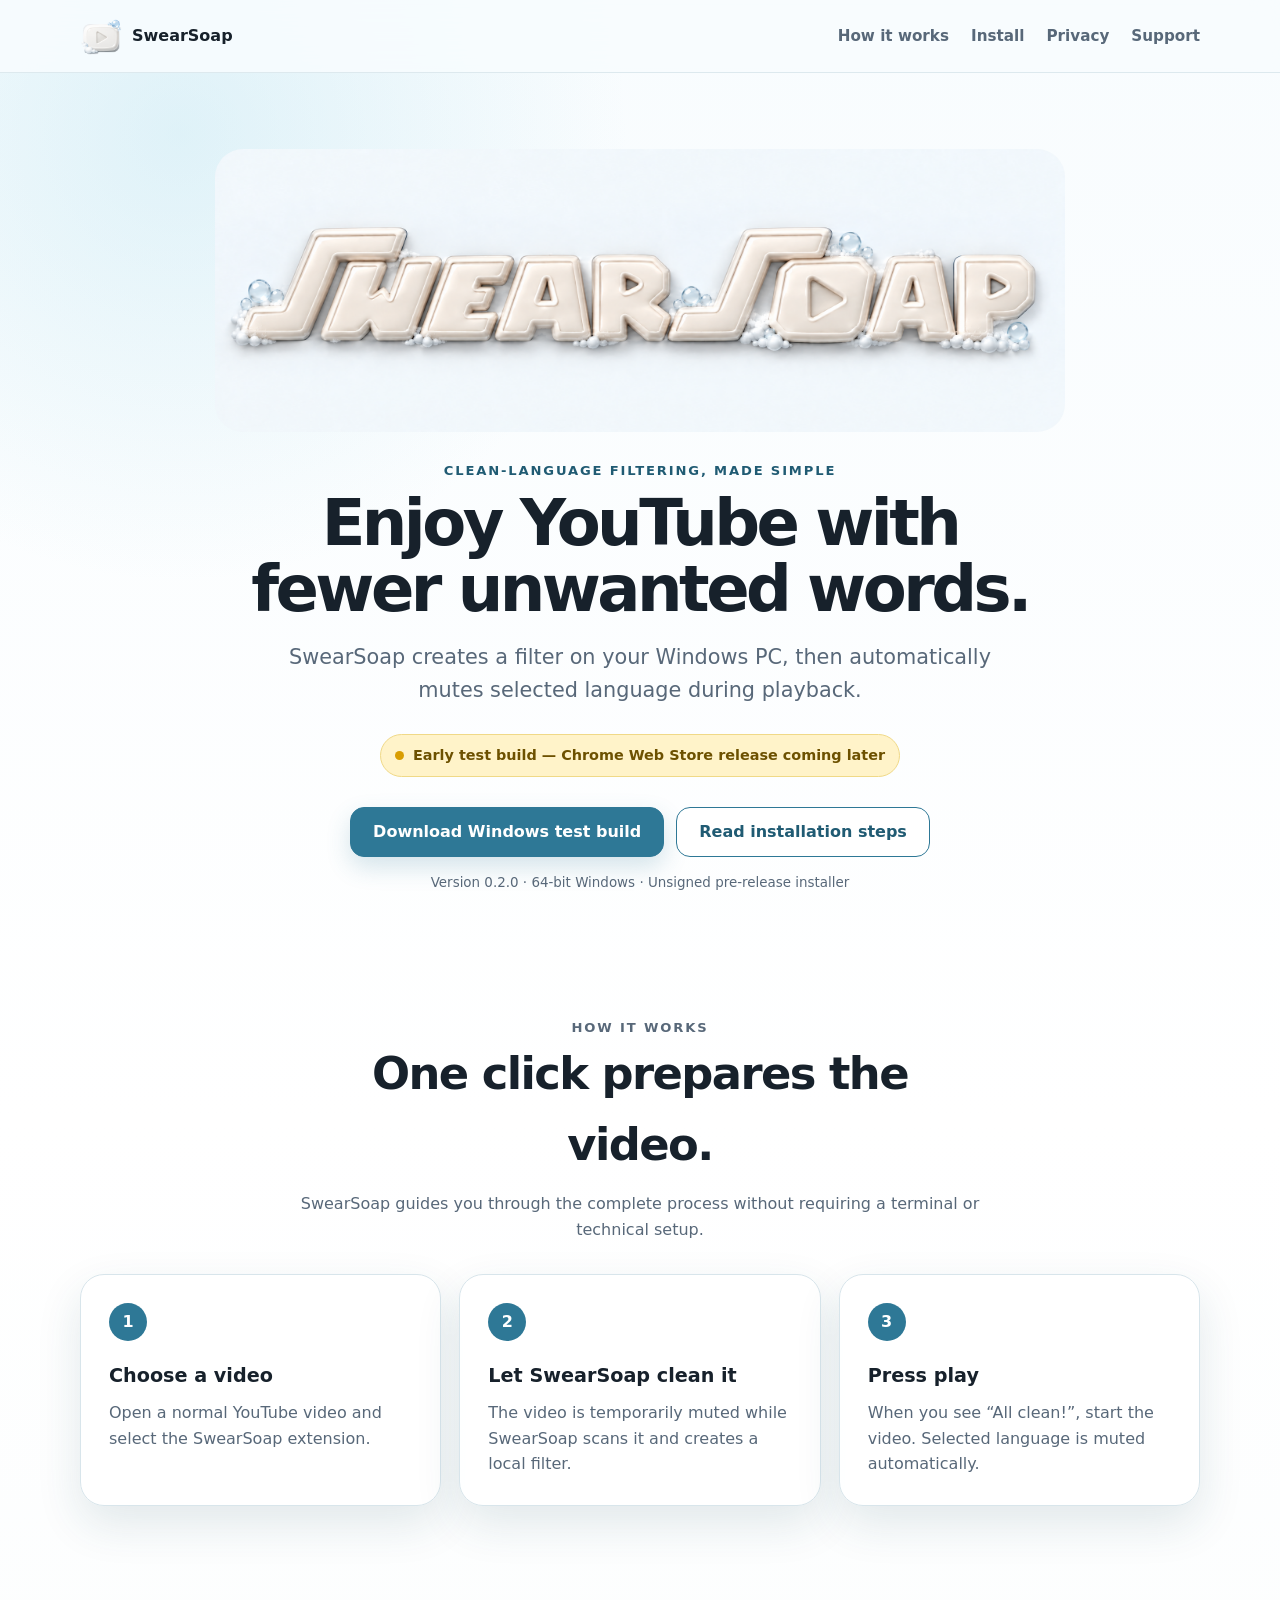
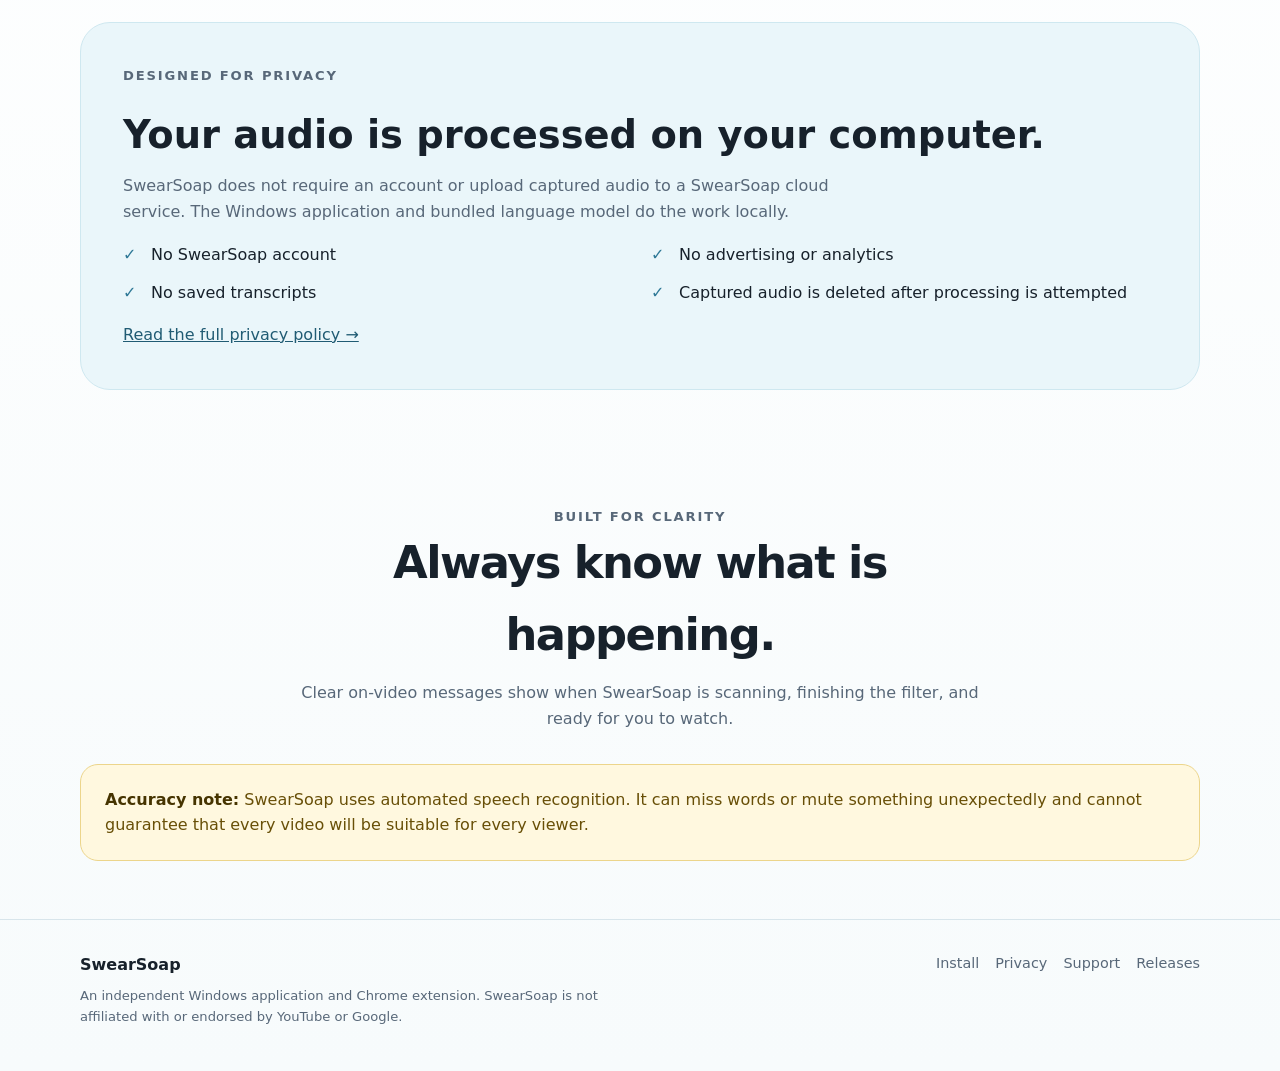
==== index.html @ b0b018e6 "Publish SwearSoap website and privacy pages" ====
<!doctype html>
<html lang="en">
<head>
  <meta charset="utf-8">
  <meta name="viewport" content="width=device-width, initial-scale=1">
  <meta name="description" content="SwearSoap creates local clean-language filters for YouTube videos on Windows.">
  <title>SwearSoap — Clean-language filtering for YouTube</title>
  <link rel="icon" href="soap-icon.png">
  <link rel="stylesheet" href="styles.css">
</head>
<body>
  <header class="site-header">
    <nav class="nav wrap" aria-label="Main navigation">
      <a class="brand" href="index.html"><img src="soap-icon.png" alt=""><span>SwearSoap</span></a>
      <div class="nav-links">
        <a href="#how-it-works">How it works</a>
        <a href="install.html">Install</a>
        <a href="privacy.html">Privacy</a>
        <a href="support.html">Support</a>
      </div>
    </nav>
  </header>

  <main>
    <section class="hero wrap">
      <img class="wordmark" src="SwearSoapText.png" alt="SwearSoap">
      <p class="eyebrow">Clean-language filtering, made simple</p>
      <h1>Enjoy YouTube with fewer unwanted words.</h1>
      <p class="hero-copy">SwearSoap creates a filter on your Windows PC, then automatically mutes selected language during playback.</p>
      <div class="status">Early test build — Chrome Web Store release coming later</div>
      <div class="actions">
        <a class="button" href="https://github.com/trogdoor/SwearSoap/releases/download/v0.2.0/SwearSoap-Setup-0.2.0.exe">Download Windows test build</a>
        <a class="button secondary" href="install.html">Read installation steps</a>
      </div>
      <p class="fine-print">Version 0.2.0 · 64-bit Windows · Unsigned pre-release installer</p>
    </section>

    <section id="how-it-works">
      <div class="wrap">
        <div class="section-heading">
          <p class="eyebrow">How it works</p>
          <h2>One click prepares the video.</h2>
          <p>SwearSoap guides you through the complete process without requiring a terminal or technical setup.</p>
        </div>
        <div class="grid">
          <article class="card">
            <div class="step-number">1</div>
            <h3>Choose a video</h3>
            <p>Open a normal YouTube video and select the SwearSoap extension.</p>
          </article>
          <article class="card">
            <div class="step-number">2</div>
            <h3>Let SwearSoap clean it</h3>
            <p>The video is temporarily muted while SwearSoap scans it and creates a local filter.</p>
          </article>
          <article class="card">
            <div class="step-number">3</div>
            <h3>Press play</h3>
            <p>When you see “All clean!”, start the video. Selected language is muted automatically.</p>
          </article>
        </div>
      </div>
    </section>

    <section>
      <div class="wrap privacy-band">
        <p class="eyebrow">Designed for privacy</p>
        <h2>Your audio is processed on your computer.</h2>
        <p>SwearSoap does not require an account or upload captured audio to a SwearSoap cloud service. The Windows application and bundled language model do the work locally.</p>
        <ul class="checklist">
          <li>No SwearSoap account</li>
          <li>No advertising or analytics</li>
          <li>No saved transcripts</li>
          <li>Captured audio is deleted after processing is attempted</li>
        </ul>
        <a href="privacy.html">Read the full privacy policy →</a>
      </div>
    </section>

    <section>
      <div class="wrap">
        <div class="section-heading">
          <p class="eyebrow">Built for clarity</p>
          <h2>Always know what is happening.</h2>
          <p>Clear on-video messages show when SwearSoap is scanning, finishing the filter, and ready for you to watch.</p>
        </div>
        <div class="notice"><strong>Accuracy note:</strong> SwearSoap uses automated speech recognition. It can miss words or mute something unexpectedly and cannot guarantee that every video will be suitable for every viewer.</div>
      </div>
    </section>
  </main>

  <footer class="site-footer">
    <div class="wrap footer-inner">
      <div>
        <strong>SwearSoap</strong>
        <p class="footer-note">An independent Windows application and Chrome extension. SwearSoap is not affiliated with or endorsed by YouTube or Google.</p>
      </div>
      <div class="footer-links">
        <a href="install.html">Install</a>
        <a href="privacy.html">Privacy</a>
        <a href="support.html">Support</a>
        <a href="https://github.com/trogdoor/SwearSoap/releases">Releases</a>
      </div>
    </div>
  </footer>
</body>
</html>
---- styles.css ----
:root {
  --ink: #17212b;
  --muted: #586879;
  --blue: #2e7896;
  --blue-dark: #205b73;
  --blue-pale: #eaf6fa;
  --cream: #fffaf2;
  --white: #ffffff;
  --line: #d8e5eb;
  --shadow: 0 18px 45px rgba(28, 71, 91, 0.12);
  --radius: 24px;
}

* { box-sizing: border-box; }

html { scroll-behavior: smooth; }

body {
  margin: 0;
  color: var(--ink);
  background:
    radial-gradient(circle at 14% 5%, rgba(174, 222, 237, 0.35), transparent 28rem),
    linear-gradient(180deg, #f8fcfe 0%, #ffffff 42%, #f7fbfc 100%);
  font-family: Inter, ui-sans-serif, system-ui, -apple-system, BlinkMacSystemFont, "Segoe UI", sans-serif;
  line-height: 1.6;
}

a { color: var(--blue-dark); }

img { max-width: 100%; }

.wrap { width: min(1120px, calc(100% - 40px)); margin: 0 auto; }

.site-header {
  position: sticky;
  top: 0;
  z-index: 10;
  background: rgba(248, 252, 254, 0.88);
  border-bottom: 1px solid rgba(216, 229, 235, 0.8);
  backdrop-filter: blur(16px);
}

.nav { min-height: 72px; display: flex; align-items: center; justify-content: space-between; gap: 20px; }

.brand { display: flex; align-items: center; gap: 10px; color: var(--ink); font-weight: 800; text-decoration: none; }
.brand img { width: 42px; height: 42px; object-fit: contain; }

.nav-links { display: flex; gap: 22px; align-items: center; }
.nav-links a { color: var(--muted); font-size: 0.95rem; font-weight: 650; text-decoration: none; }
.nav-links a:hover, .nav-links a:focus { color: var(--blue-dark); }

.hero { padding: 76px 0 52px; text-align: center; }
.wordmark { display: block; width: min(850px, 100%); margin: 0 auto 28px; border-radius: 28px; }
.eyebrow { margin: 0 0 10px; color: var(--blue-dark); font-size: 0.82rem; font-weight: 800; letter-spacing: 0.14em; text-transform: uppercase; }
.hero h1 { max-width: 820px; margin: 0 auto 18px; font-size: clamp(2.2rem, 5vw, 4.6rem); line-height: 1.03; letter-spacing: -0.055em; }
.hero-copy { max-width: 720px; margin: 0 auto; color: var(--muted); font-size: clamp(1.05rem, 2vw, 1.3rem); }

.status {
  display: inline-flex;
  align-items: center;
  gap: 9px;
  margin-top: 26px;
  padding: 9px 14px;
  color: #6d5100;
  background: #fff3c9;
  border: 1px solid #f0d987;
  border-radius: 999px;
  font-size: 0.9rem;
  font-weight: 750;
}
.status::before { content: ""; width: 9px; height: 9px; border-radius: 50%; background: #d99d00; }

.actions { display: flex; flex-wrap: wrap; justify-content: center; gap: 12px; margin-top: 30px; }
.button {
  display: inline-flex;
  align-items: center;
  justify-content: center;
  min-height: 50px;
  padding: 0 22px;
  border: 1px solid var(--blue);
  border-radius: 14px;
  background: var(--blue);
  color: white;
  font-weight: 800;
  text-decoration: none;
  box-shadow: 0 10px 24px rgba(46, 120, 150, 0.2);
}
.button:hover, .button:focus { background: var(--blue-dark); border-color: var(--blue-dark); transform: translateY(-1px); }
.button.secondary { color: var(--blue-dark); background: white; box-shadow: none; }

.fine-print { margin-top: 15px; color: var(--muted); font-size: 0.84rem; }

section { padding: 58px 0; }
.section-heading { max-width: 680px; margin: 0 auto 32px; text-align: center; }
.section-heading h2 { margin: 0 0 10px; font-size: clamp(1.8rem, 4vw, 2.8rem); letter-spacing: -0.035em; }
.section-heading p { margin: 0; color: var(--muted); }

.grid { display: grid; grid-template-columns: repeat(3, 1fr); gap: 18px; }
.card {
  padding: 28px;
  background: rgba(255, 255, 255, 0.92);
  border: 1px solid var(--line);
  border-radius: var(--radius);
  box-shadow: var(--shadow);
}
.step-number { display: grid; place-items: center; width: 38px; height: 38px; margin-bottom: 20px; color: white; background: var(--blue); border-radius: 50%; font-weight: 850; }
.card h3 { margin: 0 0 8px; font-size: 1.2rem; }
.card p { margin: 0; color: var(--muted); }

.privacy-band { padding: 42px; background: var(--blue-pale); border: 1px solid #cfe8f0; border-radius: 30px; }
.privacy-band h2 { margin: 0 0 8px; font-size: clamp(1.7rem, 3vw, 2.4rem); }
.privacy-band p { max-width: 760px; margin: 0 0 18px; color: var(--muted); }

.checklist { display: grid; grid-template-columns: repeat(2, 1fr); gap: 12px 22px; padding: 0; list-style: none; }
.checklist li { position: relative; padding-left: 28px; }
.checklist li::before { content: "✓"; position: absolute; left: 0; color: var(--blue); font-weight: 900; }

.notice { padding: 22px 24px; color: #684f07; background: #fff8df; border: 1px solid #ecd58b; border-radius: 18px; }
.notice strong { color: #463400; }

.page-hero { padding: 62px 0 28px; }
.page-hero h1 { margin: 0 0 10px; font-size: clamp(2.2rem, 5vw, 3.8rem); letter-spacing: -0.05em; }
.page-hero p { max-width: 760px; margin: 0; color: var(--muted); font-size: 1.12rem; }

.prose { max-width: 820px; padding-bottom: 70px; }
.prose h2 { margin: 42px 0 10px; font-size: 1.55rem; }
.prose h3 { margin: 26px 0 8px; }
.prose p, .prose li { color: #40505f; }
.prose code { padding: 2px 6px; background: #edf4f7; border-radius: 5px; }
.prose ol, .prose ul { padding-left: 24px; }
.prose li + li { margin-top: 9px; }

.site-footer { padding: 32px 0 44px; border-top: 1px solid var(--line); }
.footer-inner { display: flex; justify-content: space-between; gap: 24px; align-items: flex-start; }
.footer-links { display: flex; flex-wrap: wrap; gap: 16px; }
.footer-links a { color: var(--muted); font-size: 0.9rem; text-decoration: none; }
.footer-note { max-width: 520px; margin: 8px 0 0; color: var(--muted); font-size: 0.82rem; }

@media (max-width: 760px) {
  .nav { align-items: flex-start; padding: 14px 0; }
  .nav-links { gap: 12px; flex-wrap: wrap; justify-content: flex-end; }
  .nav-links a { font-size: 0.82rem; }
  .hero { padding-top: 48px; }
  .grid, .checklist { grid-template-columns: 1fr; }
  .privacy-band { padding: 28px; }
  .footer-inner { flex-direction: column; }
}

@media (prefers-reduced-motion: no-preference) {
  .button { transition: transform 150ms ease, background 150ms ease, border-color 150ms ease; }
}
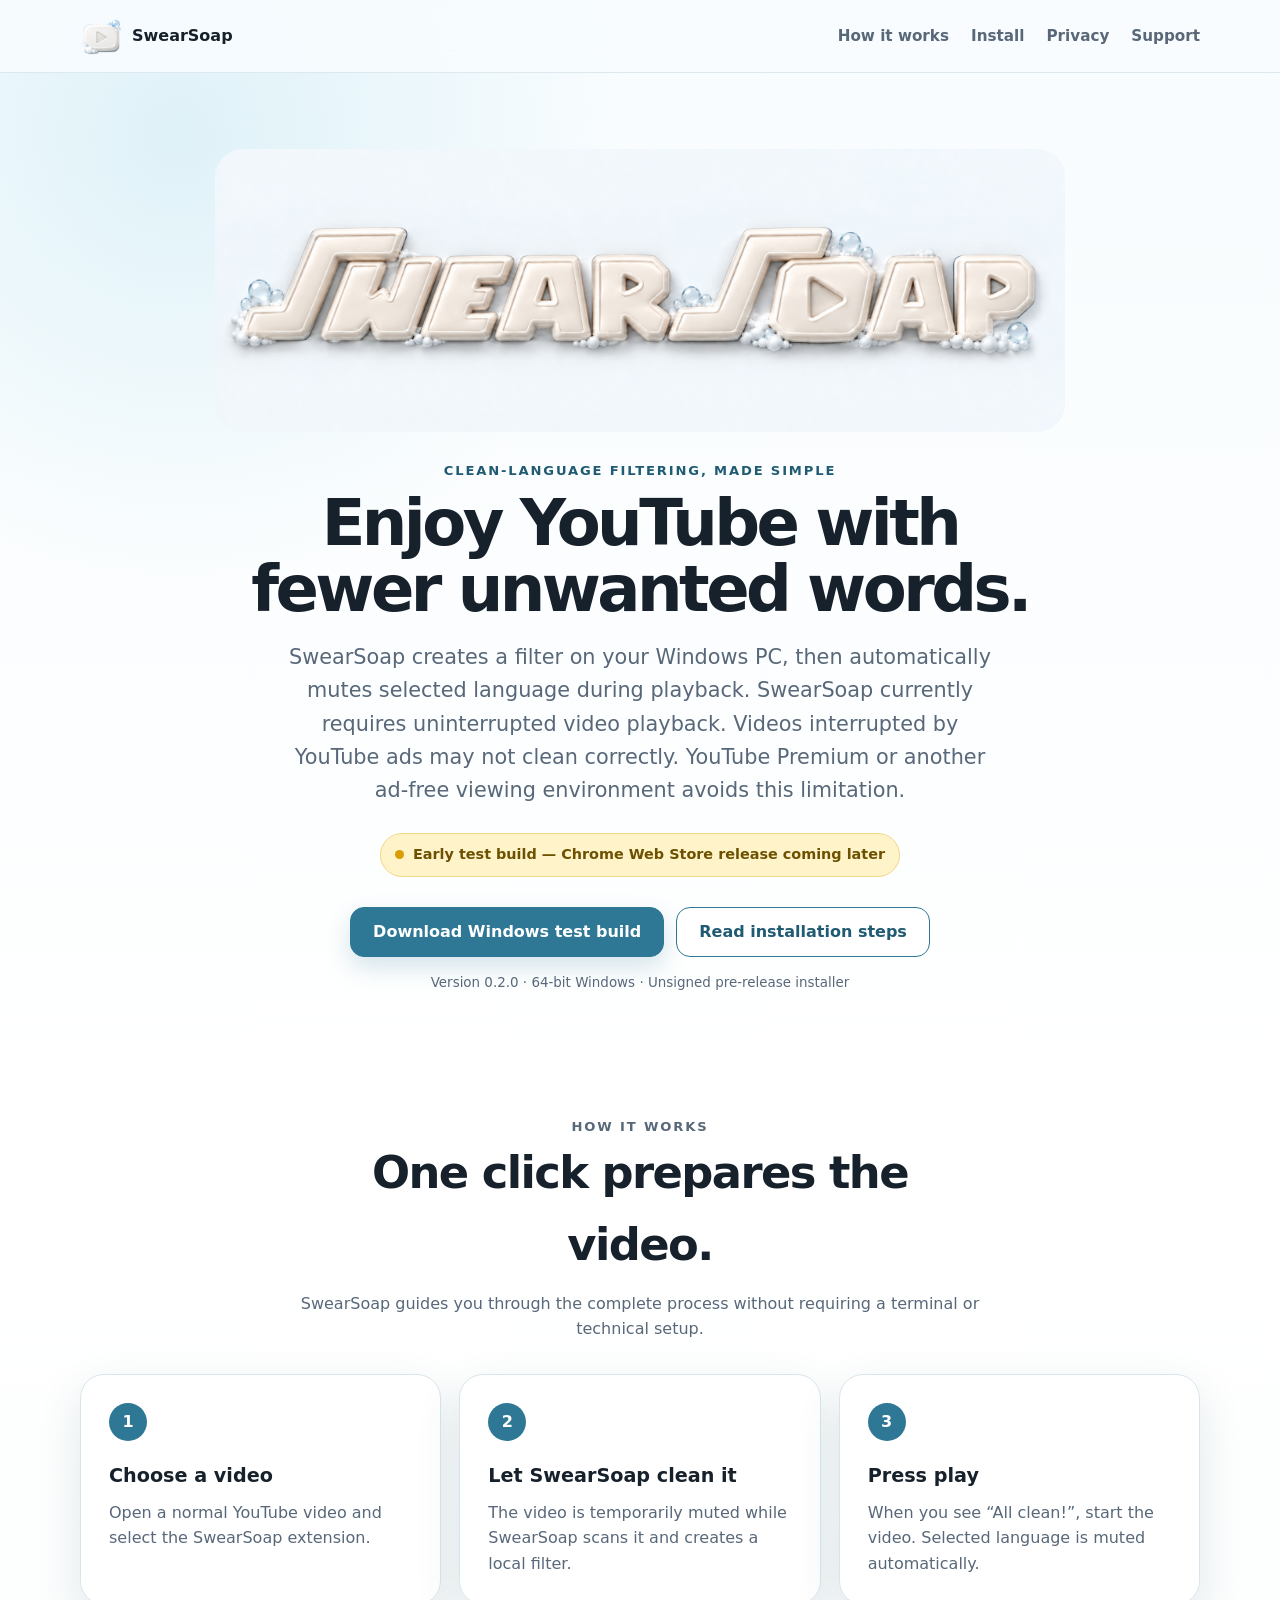
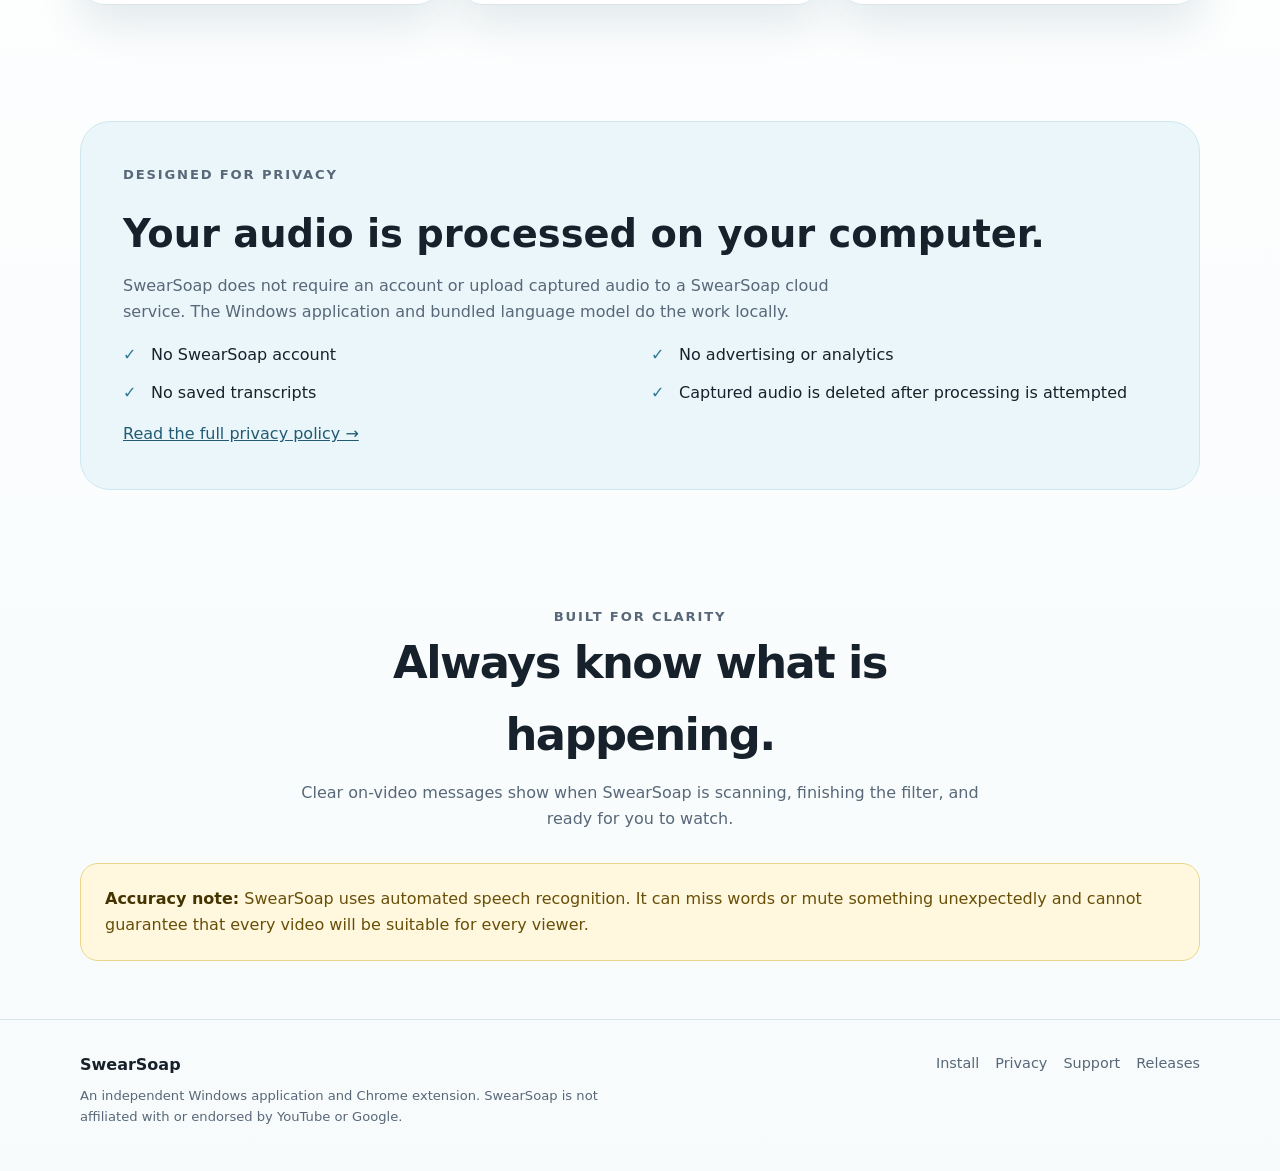
==== commit 06d0627b: "Added warning that ads free playback is required." ====
--- a/index.html
+++ b/index.html
@@ -26,7 +26,7 @@
       <img class="wordmark" src="SwearSoapText.png" alt="SwearSoap">
       <p class="eyebrow">Clean-language filtering, made simple</p>
       <h1>Enjoy YouTube with fewer unwanted words.</h1>
-      <p class="hero-copy">SwearSoap creates a filter on your Windows PC, then automatically mutes selected language during playback.</p>
+      <p class="hero-copy">SwearSoap creates a filter on your Windows PC, then automatically mutes selected language during playback. SwearSoap currently requires uninterrupted video playback. Videos interrupted by YouTube ads may not clean correctly. YouTube Premium or another ad-free viewing environment avoids this limitation.</p>
       <div class="status">Early test build — Chrome Web Store release coming later</div>
       <div class="actions">
         <a class="button" href="https://github.com/trogdoor/SwearSoap/releases/download/v0.2.0/SwearSoap-Setup-0.2.0.exe">Download Windows test build</a>
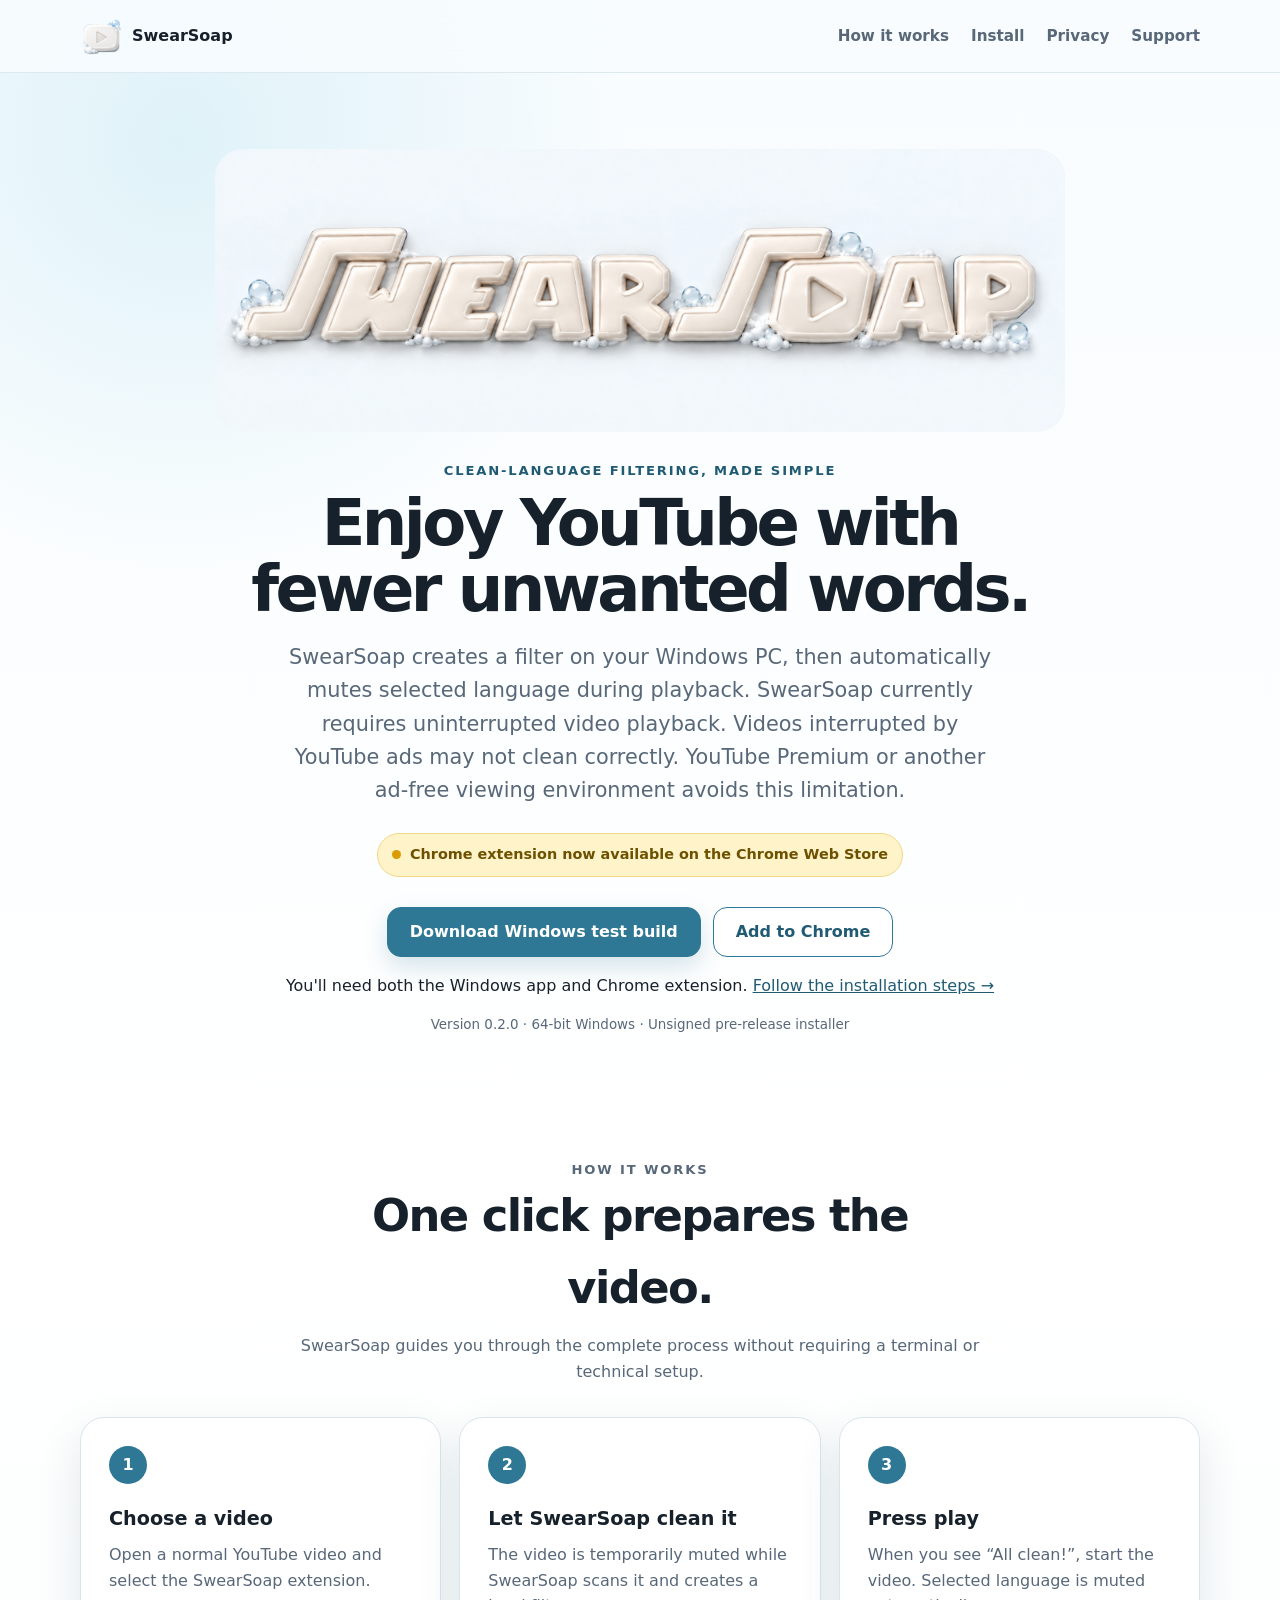
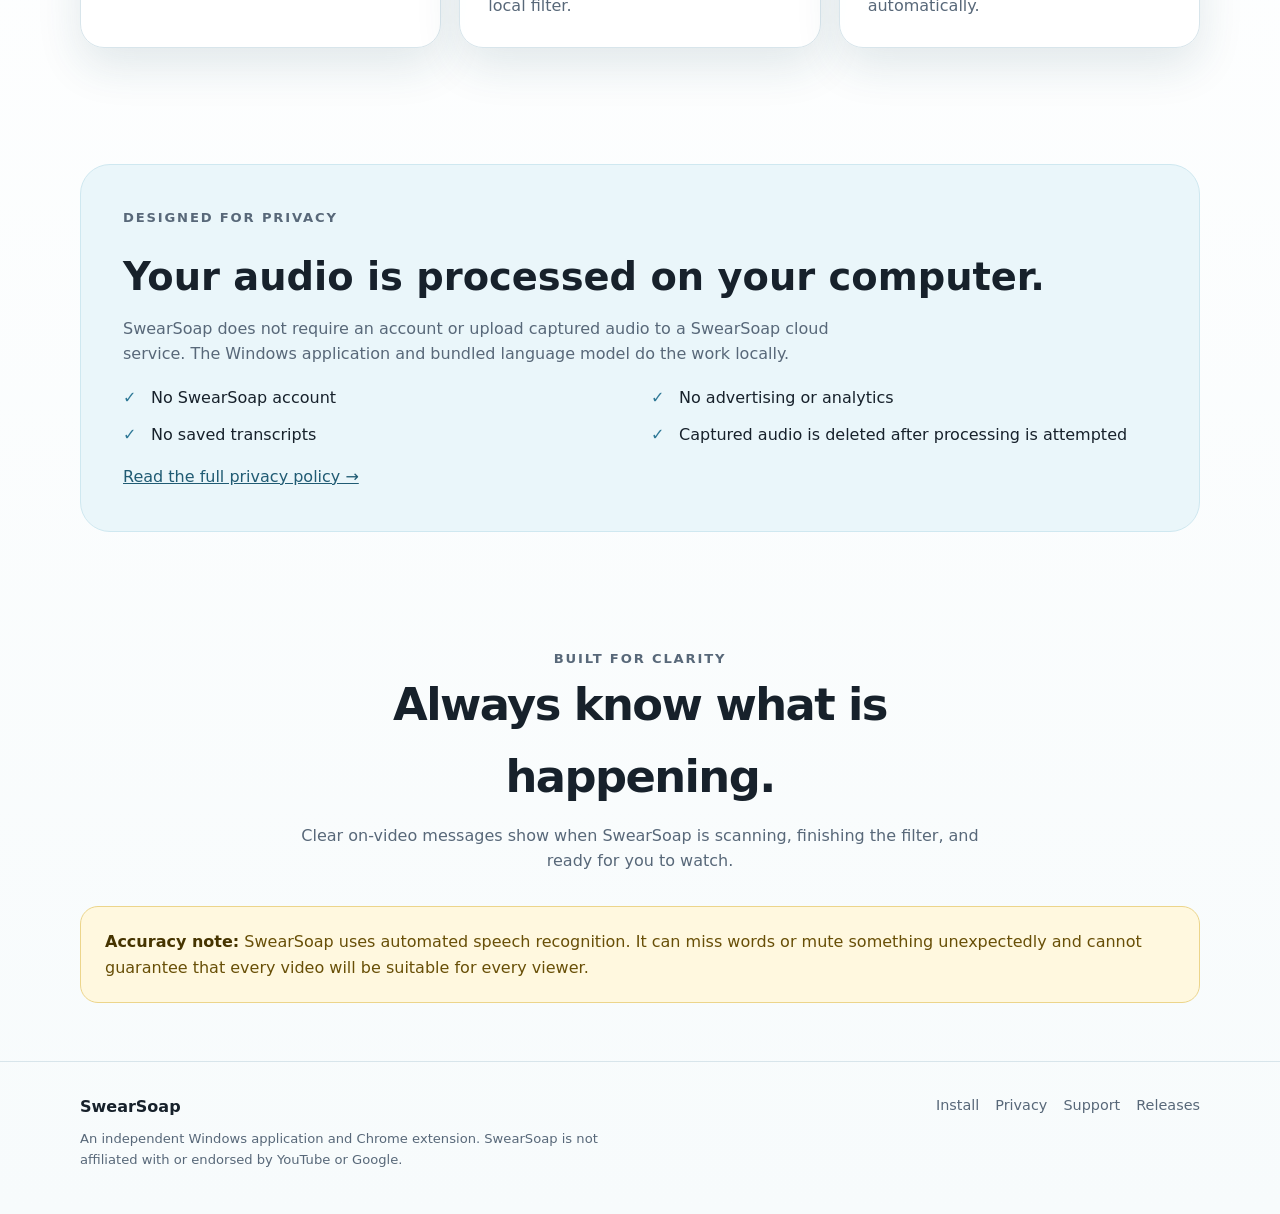
==== commit 17476216: "Update website for published Chrome Web Store extension" ====
--- a/index.html
+++ b/index.html
@@ -27,11 +27,12 @@
       <p class="eyebrow">Clean-language filtering, made simple</p>
       <h1>Enjoy YouTube with fewer unwanted words.</h1>
       <p class="hero-copy">SwearSoap creates a filter on your Windows PC, then automatically mutes selected language during playback. SwearSoap currently requires uninterrupted video playback. Videos interrupted by YouTube ads may not clean correctly. YouTube Premium or another ad-free viewing environment avoids this limitation.</p>
-      <div class="status">Early test build — Chrome Web Store release coming later</div>
+      <div class="status">Chrome extension now available on the Chrome Web Store</div>
       <div class="actions">
         <a class="button" href="https://github.com/trogdoor/SwearSoap/releases/download/v0.2.0/SwearSoap-Setup-0.2.0.exe">Download Windows test build</a>
-        <a class="button secondary" href="install.html">Read installation steps</a>
+        <a class="button secondary" href="https://chromewebstore.google.com/detail/swearsoap/iaeadadaaemlanpncljhpeknbeekdhpd">Add to Chrome</a>
       </div>
+      <p>You'll need both the Windows app and Chrome extension. <a href="install.html">Follow the installation steps →</a></p>
       <p class="fine-print">Version 0.2.0 · 64-bit Windows · Unsigned pre-release installer</p>
     </section>
 
